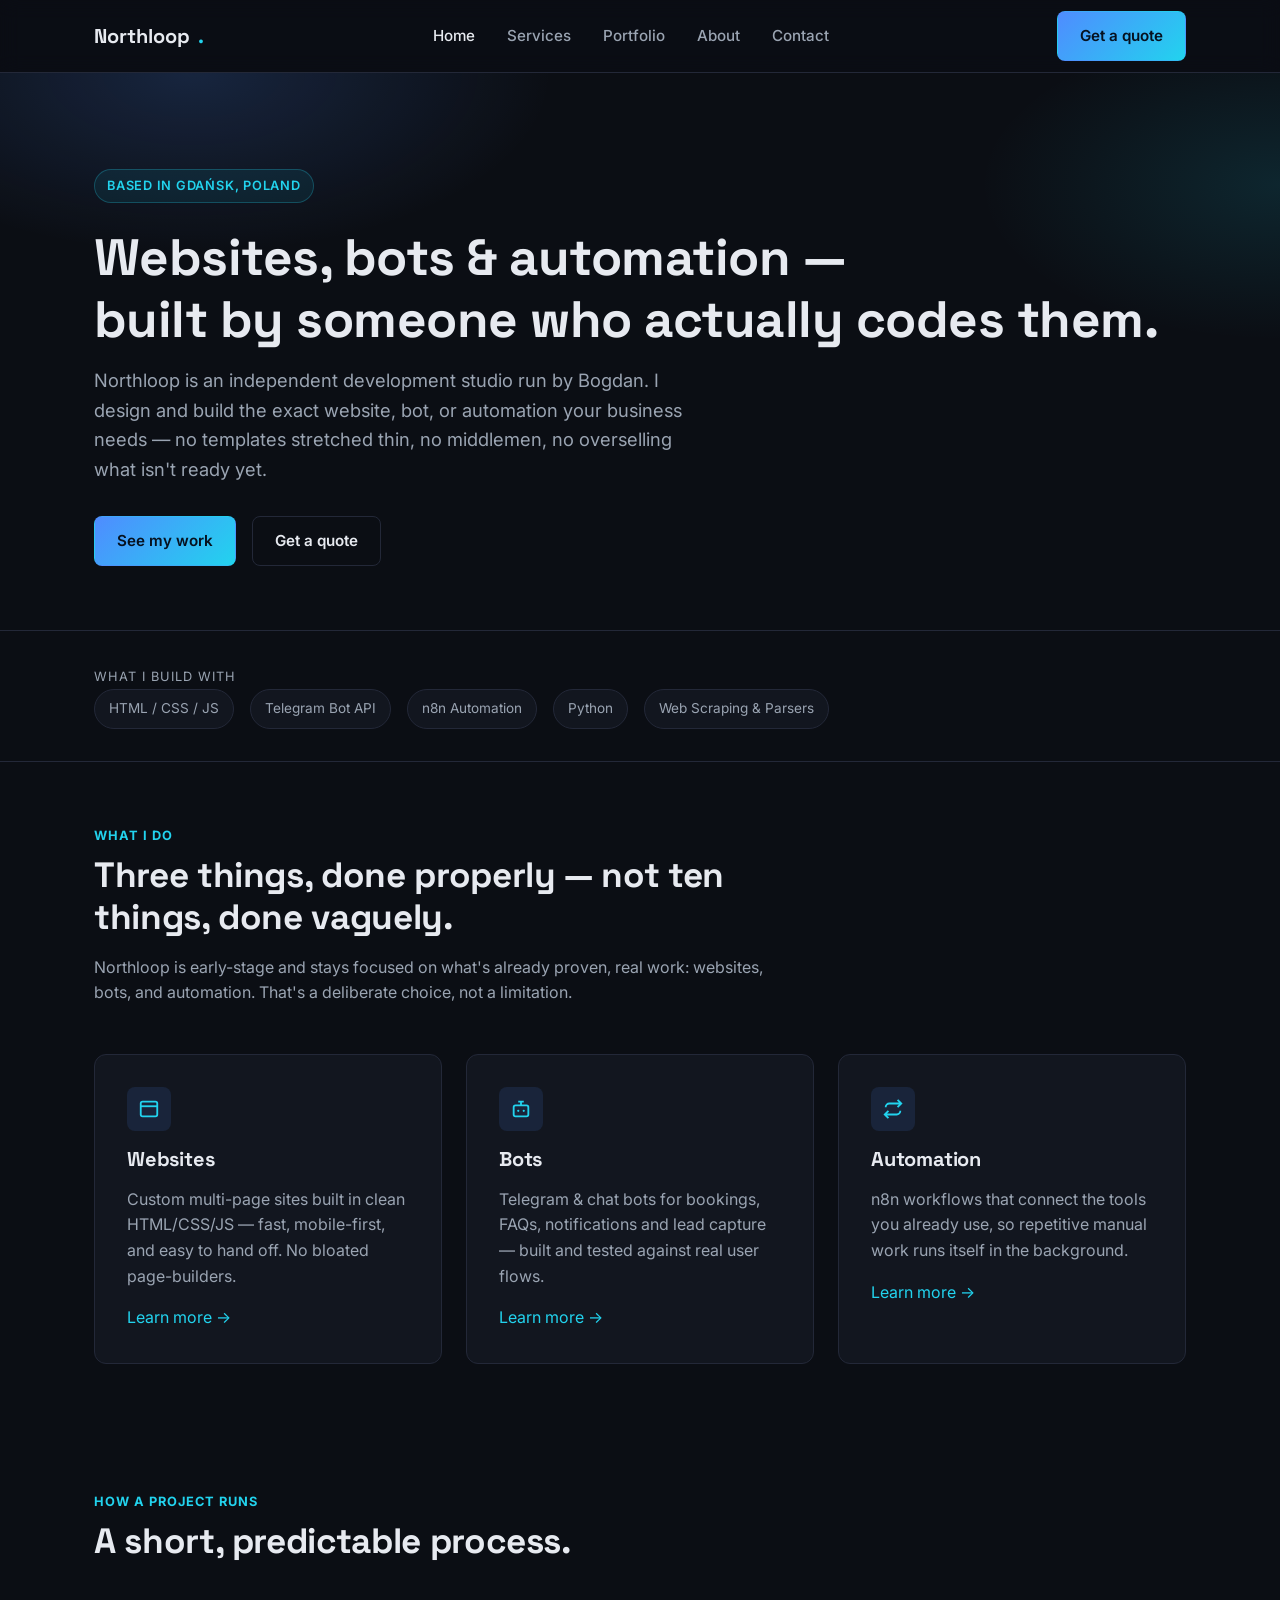
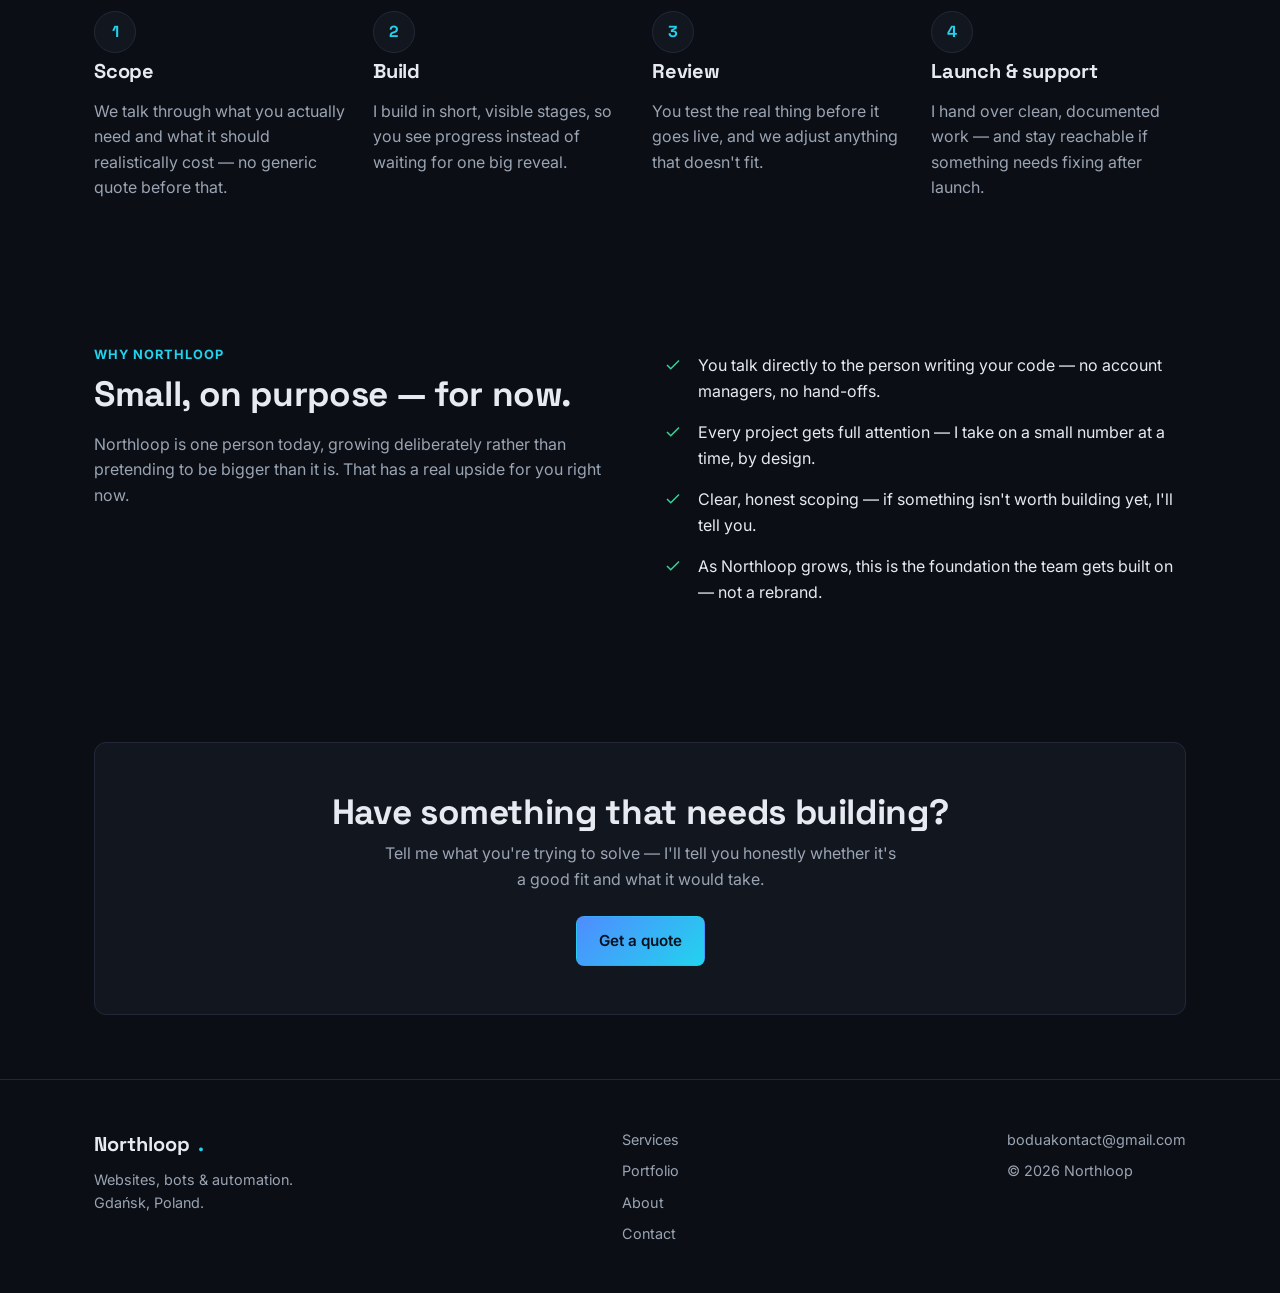
==== index.html @ 8e1c88f4 "Initial version of Northloop studio website" ====
<!DOCTYPE html>
<html lang="en">
<head>
  <meta charset="UTF-8">
  <meta name="viewport" content="width=device-width, initial-scale=1.0">
  <title>Northloop — Websites, Bots &amp; Automation</title>
  <meta name="description" content="Northloop builds custom websites, Telegram bots, and workflow automation for small businesses — built and delivered personally by Bogdan, a Gdańsk-based developer.">
  <link rel="icon" type="image/svg+xml" href="img/favicon.svg">
  <link rel="preconnect" href="https://fonts.googleapis.com">
  <link href="https://fonts.googleapis.com/css2?family=Space+Grotesk:wght@500;700&family=Inter:wght@400;500;600;700&display=swap" rel="stylesheet">
  <link rel="stylesheet" href="css/style.css">
</head>
<body>

  <header class="site-header">
    <div class="container nav-row">
      <a href="index.html" class="brand">Northloop<span class="dot">.</span></a>
      <nav class="main-nav" aria-label="Primary">
        <a href="index.html" aria-current="page">Home</a>
        <a href="services.html">Services</a>
        <a href="portfolio.html">Portfolio</a>
        <a href="about.html">About</a>
        <a href="contact.html">Contact</a>
      </nav>
      <a href="contact.html" class="btn btn-primary nav-cta">Get a quote</a>
      <button class="nav-toggle" aria-label="Toggle menu" aria-expanded="false">
        <svg width="20" height="20" viewBox="0 0 24 24" fill="none" stroke="currentColor" stroke-width="2" stroke-linecap="round"><line x1="3" y1="6" x2="21" y2="6"/><line x1="3" y1="12" x2="21" y2="12"/><line x1="3" y1="18" x2="21" y2="18"/></svg>
      </button>
    </div>
    <div class="mobile-menu container">
      <a href="index.html">Home</a>
      <a href="services.html">Services</a>
      <a href="portfolio.html">Portfolio</a>
      <a href="about.html">About</a>
      <a href="contact.html">Contact</a>
    </div>
  </header>

  <main>

    <!-- Hero -->
    <section class="hero">
      <div class="container">
        <span class="eyebrow">Based in Gdańsk, Poland</span>
        <h1>Websites, bots &amp; automation —<br>built by someone who actually codes them.</h1>
        <p class="hero-lede">Northloop is an independent development studio run by Bogdan. I design and build the exact website, bot, or automation your business needs — no templates stretched thin, no middlemen, no overselling what isn't ready yet.</p>
        <div class="hero-actions">
          <a href="portfolio.html" class="btn btn-primary">See my work</a>
          <a href="contact.html" class="btn btn-secondary">Get a quote</a>
        </div>
      </div>
    </section>

    <!-- Stack strip -->
    <section class="stack-strip">
      <div class="container">
        <span class="label">What I build with</span>
        <div class="stack-grid">
          <span class="stack-chip">HTML / CSS / JS</span>
          <span class="stack-chip">Telegram Bot API</span>
          <span class="stack-chip">n8n Automation</span>
          <span class="stack-chip">Python</span>
          <span class="stack-chip">Web Scraping &amp; Parsers</span>
        </div>
      </div>
    </section>

    <!-- Services preview -->
    <section>
      <div class="container">
        <div class="section-head">
          <span class="kicker">What I do</span>
          <h2>Three things, done properly — not ten things, done vaguely.</h2>
          <p>Northloop is early-stage and stays focused on what's already proven, real work: websites, bots, and automation. That's a deliberate choice, not a limitation.</p>
        </div>

        <div class="grid cols-3">
          <div class="card">
            <div class="card-icon">
              <svg width="22" height="22" viewBox="0 0 24 24" fill="none" stroke="currentColor" stroke-width="2"><rect x="3" y="4" width="18" height="16" rx="2"/><line x1="3" y1="9" x2="21" y2="9"/></svg>
            </div>
            <h3>Websites</h3>
            <p>Custom multi-page sites built in clean HTML/CSS/JS — fast, mobile-first, and easy to hand off. No bloated page-builders.</p>
            <a href="services.html#websites">Learn more →</a>
          </div>
          <div class="card">
            <div class="card-icon">
              <svg width="22" height="22" viewBox="0 0 24 24" fill="none" stroke="currentColor" stroke-width="2"><rect x="4" y="8" width="16" height="12" rx="2"/><circle cx="9" cy="14" r="1.2" fill="currentColor" stroke="none"/><circle cx="15" cy="14" r="1.2" fill="currentColor" stroke="none"/><path d="M12 8V4M9 4h6"/></svg>
            </div>
            <h3>Bots</h3>
            <p>Telegram &amp; chat bots for bookings, FAQs, notifications and lead capture — built and tested against real user flows.</p>
            <a href="services.html#bots">Learn more →</a>
          </div>
          <div class="card">
            <div class="card-icon">
              <svg width="22" height="22" viewBox="0 0 24 24" fill="none" stroke="currentColor" stroke-width="2"><path d="M17 2l4 4-4 4M7 22l-4-4 4-4M21 6H8a4 4 0 0 0-4 4M3 18h13a4 4 0 0 0 4-4"/></svg>
            </div>
            <h3>Automation</h3>
            <p>n8n workflows that connect the tools you already use, so repetitive manual work runs itself in the background.</p>
            <a href="services.html#automation">Learn more →</a>
          </div>
        </div>
      </div>
    </section>

    <!-- Process -->
    <section>
      <div class="container">
        <div class="section-head">
          <span class="kicker">How a project runs</span>
          <h2>A short, predictable process.</h2>
        </div>
        <div class="steps">
          <div class="step">
            <h3>Scope</h3>
            <p>We talk through what you actually need and what it should realistically cost — no generic quote before that.</p>
          </div>
          <div class="step">
            <h3>Build</h3>
            <p>I build in short, visible stages, so you see progress instead of waiting for one big reveal.</p>
          </div>
          <div class="step">
            <h3>Review</h3>
            <p>You test the real thing before it goes live, and we adjust anything that doesn't fit.</p>
          </div>
          <div class="step">
            <h3>Launch &amp; support</h3>
            <p>I hand over clean, documented work — and stay reachable if something needs fixing after launch.</p>
          </div>
        </div>
      </div>
    </section>

    <!-- Why work with me -->
    <section>
      <div class="container split">
        <div>
          <span class="kicker">Why Northloop</span>
          <h2>Small, on purpose — for now.</h2>
          <p>Northloop is one person today, growing deliberately rather than pretending to be bigger than it is. That has a real upside for you right now.</p>
        </div>
        <ul class="list-check">
          <li>
            <svg width="18" height="18" viewBox="0 0 24 24" fill="none" stroke="currentColor" stroke-width="2"><path d="M20 6L9 17l-5-5"/></svg>
            <span>You talk directly to the person writing your code — no account managers, no hand-offs.</span>
          </li>
          <li>
            <svg width="18" height="18" viewBox="0 0 24 24" fill="none" stroke="currentColor" stroke-width="2"><path d="M20 6L9 17l-5-5"/></svg>
            <span>Every project gets full attention — I take on a small number at a time, by design.</span>
          </li>
          <li>
            <svg width="18" height="18" viewBox="0 0 24 24" fill="none" stroke="currentColor" stroke-width="2"><path d="M20 6L9 17l-5-5"/></svg>
            <span>Clear, honest scoping — if something isn't worth building yet, I'll tell you.</span>
          </li>
          <li>
            <svg width="18" height="18" viewBox="0 0 24 24" fill="none" stroke="currentColor" stroke-width="2"><path d="M20 6L9 17l-5-5"/></svg>
            <span>As Northloop grows, this is the foundation the team gets built on — not a rebrand.</span>
          </li>
        </ul>
      </div>
    </section>

    <!-- CTA -->
    <section>
      <div class="container">
        <div class="cta-band">
          <h2>Have something that needs building?</h2>
          <p>Tell me what you're trying to solve — I'll tell you honestly whether it's a good fit and what it would take.</p>
          <div class="hero-actions" style="justify-content:center; margin-top: var(--space-4);">
            <a href="contact.html" class="btn btn-primary">Get a quote</a>
          </div>
        </div>
      </div>
    </section>

  </main>

  <footer class="site-footer">
    <div class="container footer-row">
      <div>
        <div class="brand" style="margin-bottom: 8px;">Northloop<span class="dot">.</span></div>
        <p style="margin:0;">Websites, bots &amp; automation.<br>Gdańsk, Poland.</p>
      </div>
      <nav aria-label="Footer">
        <p style="margin:0 0 8px;"><a href="services.html">Services</a></p>
        <p style="margin:0 0 8px;"><a href="portfolio.html">Portfolio</a></p>
        <p style="margin:0 0 8px;"><a href="about.html">About</a></p>
        <p style="margin:0;"><a href="contact.html">Contact</a></p>
      </nav>
      <div>
        <p style="margin:0;">
          <a href="mailto:boduakontact@gmail.com">boduakontact@gmail.com</a>
        </p>
        <p style="margin:8px 0 0;">© <span data-year></span> Northloop</p>
      </div>
    </div>
  </footer>

  <script src="js/main.js"></script>
</body>
</html>
---- css/style.css ----
/* ==========================================================================
   Northloop — design tokens & base styles
   Dark, tech-forward, minimal. Mobile-first. WCAG AA contrast targets.
   ========================================================================== */

:root {
  /* Color tokens */
  --bg: #0b0e14;
  --bg-elevated: #12161f;
  --bg-elevated-2: #171c28;
  --border: #232838;
  --text: #e7eaf0;
  --text-muted: #9aa4b2;
  --accent: #4f8cff;
  --accent-2: #22d3ee;
  --accent-contrast: #06111f;
  --success: #34d399;
  --warning: #f5b942;

  /* Typography */
  --font-heading: "Space Grotesk", "Segoe UI", system-ui, sans-serif;
  --font-body: "Inter", "Segoe UI", system-ui, sans-serif;
  --fs-base: 16px;
  --lh-base: 1.6;

  /* Spacing scale (standard density) */
  --space-1: 4px;
  --space-2: 8px;
  --space-3: 16px;
  --space-4: 24px;
  --space-5: 32px;
  --space-6: 48px;
  --space-7: 64px;
  --space-8: 96px;

  /* Layout */
  --content-max: 1140px;
  --radius: 12px;
  --radius-sm: 8px;

  /* Motion */
  --ease: cubic-bezier(0.2, 0.8, 0.2, 1);
  --dur: 200ms;
}

@media (prefers-reduced-motion: reduce) {
  * { animation-duration: 0.001ms !important; animation-iteration-count: 1 !important; transition-duration: 0.001ms !important; }
}

* { box-sizing: border-box; }
html { scroll-behavior: smooth; }

body {
  margin: 0;
  background: var(--bg);
  color: var(--text);
  font-family: var(--font-body);
  font-size: var(--fs-base);
  line-height: var(--lh-base);
  -webkit-font-smoothing: antialiased;
}

img, svg { max-width: 100%; display: block; }

h1, h2, h3, h4 {
  font-family: var(--font-heading);
  line-height: 1.2;
  margin: 0 0 var(--space-3);
  letter-spacing: -0.01em;
}

h1 { font-size: clamp(2rem, 5vw, 3.2rem); }
h2 { font-size: clamp(1.5rem, 3.2vw, 2.2rem); }
h3 { font-size: 1.25rem; }

p { margin: 0 0 var(--space-3); color: var(--text-muted); }

a {
  color: var(--accent-2);
  text-decoration: none;
  transition: color var(--dur) var(--ease);
}
a:hover, a:focus-visible { color: var(--accent); }

a:focus-visible,
button:focus-visible,
input:focus-visible,
textarea:focus-visible {
  outline: 2px solid var(--accent-2);
  outline-offset: 2px;
  border-radius: var(--radius-sm);
}

.container {
  width: 100%;
  max-width: var(--content-max);
  margin: 0 auto;
  padding: 0 var(--space-4);
}

section { padding: var(--space-7) 0; }

/* ---------- Buttons ---------- */
.btn {
  display: inline-flex;
  align-items: center;
  justify-content: center;
  gap: var(--space-2);
  min-height: 44px;
  padding: 12px 22px;
  border-radius: var(--radius-sm);
  font-family: var(--font-body);
  font-weight: 600;
  font-size: 0.95rem;
  border: 1px solid transparent;
  cursor: pointer;
  transition: transform var(--dur) var(--ease), background var(--dur) var(--ease), border-color var(--dur) var(--ease);
}
.btn:active { transform: translateY(1px); }

.btn-primary {
  background: linear-gradient(135deg, var(--accent), var(--accent-2));
  color: var(--accent-contrast);
}
.btn-primary:hover { filter: brightness(1.08); }

.btn-secondary {
  background: transparent;
  color: var(--text);
  border-color: var(--border);
}
.btn-secondary:hover { border-color: var(--accent-2); color: var(--accent-2); }

/* ---------- Header / nav ---------- */
header.site-header {
  position: sticky;
  top: 0;
  z-index: 50;
  background: rgba(11, 14, 20, 0.85);
  backdrop-filter: blur(10px);
  border-bottom: 1px solid var(--border);
}

.nav-row {
  display: flex;
  align-items: center;
  justify-content: space-between;
  min-height: 72px;
}

.brand {
  font-family: var(--font-heading);
  font-weight: 700;
  font-size: 1.25rem;
  color: var(--text);
  display: flex;
  align-items: center;
  gap: var(--space-2);
}
.brand:hover { color: var(--text); }
.brand .dot { color: var(--accent-2); }

nav.main-nav {
  display: none;
  gap: var(--space-5);
}

nav.main-nav a {
  color: var(--text-muted);
  font-weight: 500;
  font-size: 0.95rem;
  padding: var(--space-2) 0;
}
nav.main-nav a:hover,
nav.main-nav a[aria-current="page"] { color: var(--text); }

.nav-cta { display: none; }

.nav-toggle {
  display: inline-flex;
  align-items: center;
  justify-content: center;
  width: 44px;
  height: 44px;
  background: transparent;
  border: 1px solid var(--border);
  border-radius: var(--radius-sm);
  color: var(--text);
}

.mobile-menu {
  display: none;
  border-top: 1px solid var(--border);
  padding: var(--space-3) 0 var(--space-4);
}
.mobile-menu.open { display: block; }
.mobile-menu a {
  display: block;
  padding: var(--space-3) 0;
  color: var(--text);
  font-weight: 500;
  border-bottom: 1px solid var(--border);
}
.mobile-menu a:last-child { border-bottom: none; }

@media (min-width: 860px) {
  nav.main-nav { display: flex; }
  .nav-cta { display: inline-flex; }
  .nav-toggle { display: none; }
  .mobile-menu { display: none !important; }
}

/* ---------- Hero ---------- */
.hero {
  padding: var(--space-8) 0 var(--space-7);
  background:
    radial-gradient(600px 300px at 15% 0%, rgba(79, 140, 255, 0.18), transparent 60%),
    radial-gradient(500px 260px at 100% 20%, rgba(34, 211, 238, 0.12), transparent 60%);
}

.eyebrow {
  display: inline-flex;
  align-items: center;
  gap: var(--space-2);
  font-size: 0.8rem;
  font-weight: 600;
  letter-spacing: 0.06em;
  text-transform: uppercase;
  color: var(--accent-2);
  background: rgba(34, 211, 238, 0.08);
  border: 1px solid rgba(34, 211, 238, 0.25);
  padding: 6px 12px;
  border-radius: 999px;
  margin-bottom: var(--space-4);
}

.hero-lede {
  font-size: 1.15rem;
  max-width: 620px;
}

.hero-actions {
  display: flex;
  flex-wrap: wrap;
  gap: var(--space-3);
  margin-top: var(--space-5);
}

/* ---------- Stack strip ---------- */
.stack-strip {
  padding: var(--space-5) 0;
  border-top: 1px solid var(--border);
  border-bottom: 1px solid var(--border);
}
.stack-strip .label {
  font-size: 0.8rem;
  text-transform: uppercase;
  letter-spacing: 0.08em;
  color: var(--text-muted);
  margin-bottom: var(--space-3);
}
.stack-grid {
  display: flex;
  flex-wrap: wrap;
  gap: var(--space-3);
}
.stack-chip {
  display: inline-flex;
  align-items: center;
  gap: var(--space-2);
  padding: 8px 14px;
  border: 1px solid var(--border);
  border-radius: 999px;
  font-size: 0.85rem;
  color: var(--text-muted);
  background: var(--bg-elevated);
}

/* ---------- Cards / grid ---------- */
.grid {
  display: grid;
  gap: var(--space-4);
  grid-template-columns: 1fr;
}
@media (min-width: 700px) {
  .grid.cols-3 { grid-template-columns: repeat(3, 1fr); }
  .grid.cols-2 { grid-template-columns: repeat(2, 1fr); }
}

.card {
  background: var(--bg-elevated);
  border: 1px solid var(--border);
  border-radius: var(--radius);
  padding: var(--space-5);
  transition: border-color var(--dur) var(--ease), transform var(--dur) var(--ease);
}
.card:hover { border-color: rgba(79, 140, 255, 0.4); transform: translateY(-2px); }

.card-icon {
  width: 44px;
  height: 44px;
  border-radius: var(--radius-sm);
  background: rgba(79, 140, 255, 0.12);
  color: var(--accent-2);
  display: flex;
  align-items: center;
  justify-content: center;
  margin-bottom: var(--space-3);
}

.tag {
  display: inline-block;
  font-size: 0.72rem;
  font-weight: 700;
  letter-spacing: 0.04em;
  text-transform: uppercase;
  padding: 4px 10px;
  border-radius: 999px;
  background: rgba(52, 211, 153, 0.12);
  color: var(--success);
  border: 1px solid rgba(52, 211, 153, 0.3);
}
.tag.tag-demo {
  background: rgba(245, 185, 66, 0.12);
  color: var(--warning);
  border-color: rgba(245, 185, 66, 0.3);
}
.tag.tag-muted {
  background: rgba(154, 164, 178, 0.1);
  color: var(--text-muted);
  border-color: var(--border);
}

/* ---------- Process steps ---------- */
.steps {
  display: grid;
  gap: var(--space-4);
  grid-template-columns: 1fr;
  counter-reset: step;
}
@media (min-width: 700px) { .steps { grid-template-columns: repeat(4, 1fr); } }
.step {
  position: relative;
  padding-top: var(--space-6);
}
.step::before {
  counter-increment: step;
  content: counter(step);
  position: absolute;
  top: 0;
  left: 0;
  width: 40px;
  height: 40px;
  border-radius: 50%;
  border: 1px solid var(--border);
  background: var(--bg-elevated);
  color: var(--accent-2);
  font-family: var(--font-heading);
  font-weight: 700;
  display: flex;
  align-items: center;
  justify-content: center;
}

/* ---------- Portfolio mock frame (placeholder visuals, no fake screenshots) --- */
.mock-frame {
  border-radius: var(--radius);
  overflow: hidden;
  border: 1px solid var(--border);
  background: var(--bg-elevated-2);
  margin-bottom: var(--space-4);
}
.mock-bar {
  display: flex;
  gap: 6px;
  padding: 10px 12px;
  border-bottom: 1px solid var(--border);
}
.mock-bar span {
  width: 10px; height: 10px; border-radius: 50%;
  background: var(--border);
}
.mock-body {
  padding: var(--space-5);
  min-height: 140px;
  display: flex;
  align-items: center;
  justify-content: center;
}
.mock-body svg { width: 100%; height: 100px; }

/* ---------- Section helpers ---------- */
.section-head {
  max-width: 680px;
  margin-bottom: var(--space-6);
}
.kicker {
  color: var(--accent-2);
  font-weight: 700;
  font-size: 0.8rem;
  letter-spacing: 0.08em;
  text-transform: uppercase;
  margin-bottom: var(--space-2);
  display: block;
}

.split {
  display: grid;
  gap: var(--space-6);
  grid-template-columns: 1fr;
  align-items: start;
}
@media (min-width: 860px) { .split { grid-template-columns: 1fr 1fr; } }

.list-check { list-style: none; padding: 0; margin: 0; }
.list-check li {
  display: flex;
  gap: var(--space-3);
  align-items: flex-start;
  padding: var(--space-2) 0;
  color: var(--text);
}
.list-check li svg { flex-shrink: 0; color: var(--success); margin-top: 3px; }

/* ---------- Footer ---------- */
footer.site-footer {
  border-top: 1px solid var(--border);
  padding: var(--space-6) 0;
  color: var(--text-muted);
  font-size: 0.9rem;
}
.footer-row {
  display: flex;
  flex-wrap: wrap;
  justify-content: space-between;
  gap: var(--space-4);
}
footer.site-footer a { color: var(--text-muted); }
footer.site-footer a:hover { color: var(--accent-2); }

/* ---------- Forms ---------- */
.field { margin-bottom: var(--space-4); }
label {
  display: block;
  font-weight: 600;
  font-size: 0.9rem;
  margin-bottom: var(--space-2);
  color: var(--text);
}
input, textarea, select {
  width: 100%;
  min-height: 44px;
  padding: 10px 14px;
  background: var(--bg-elevated);
  border: 1px solid var(--border);
  border-radius: var(--radius-sm);
  color: var(--text);
  font-family: var(--font-body);
  font-size: 1rem;
}
textarea { min-height: 140px; resize: vertical; }
input::placeholder, textarea::placeholder { color: var(--text-muted); opacity: 0.8; }
.hint { font-size: 0.85rem; margin-top: var(--space-2); color: var(--text-muted); }
.form-note {
  border: 1px dashed var(--border);
  border-radius: var(--radius-sm);
  padding: var(--space-3);
  font-size: 0.85rem;
  color: var(--text-muted);
  margin-top: var(--space-4);
}

/* ---------- Page hero (secondary pages) ---------- */
.page-hero { padding: var(--space-7) 0 var(--space-5); }
.page-hero p { max-width: 640px; }

.cta-band {
  background: var(--bg-elevated);
  border: 1px solid var(--border);
  border-radius: var(--radius);
  padding: var(--space-6);
  text-align: center;
}
.cta-band h2 { margin-bottom: var(--space-2); }
.cta-band p { max-width: 520px; margin-inline: auto; }
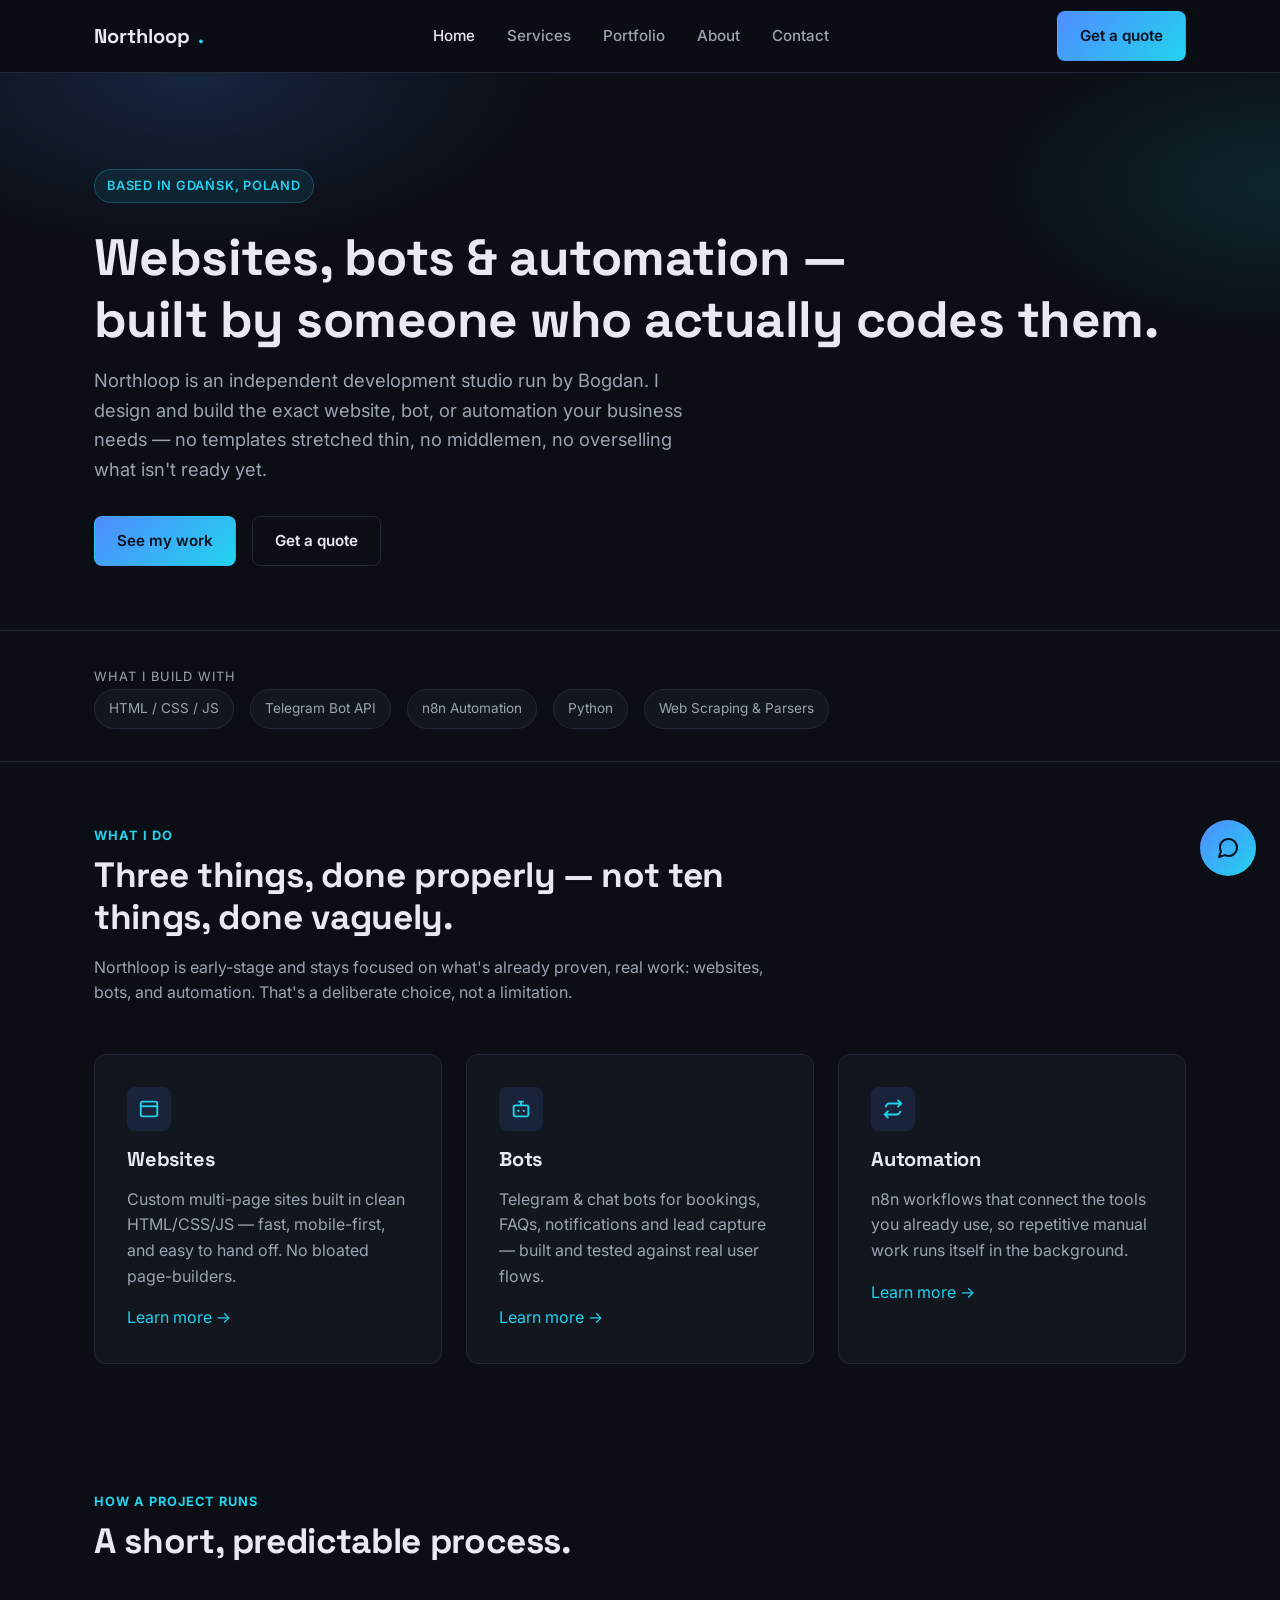
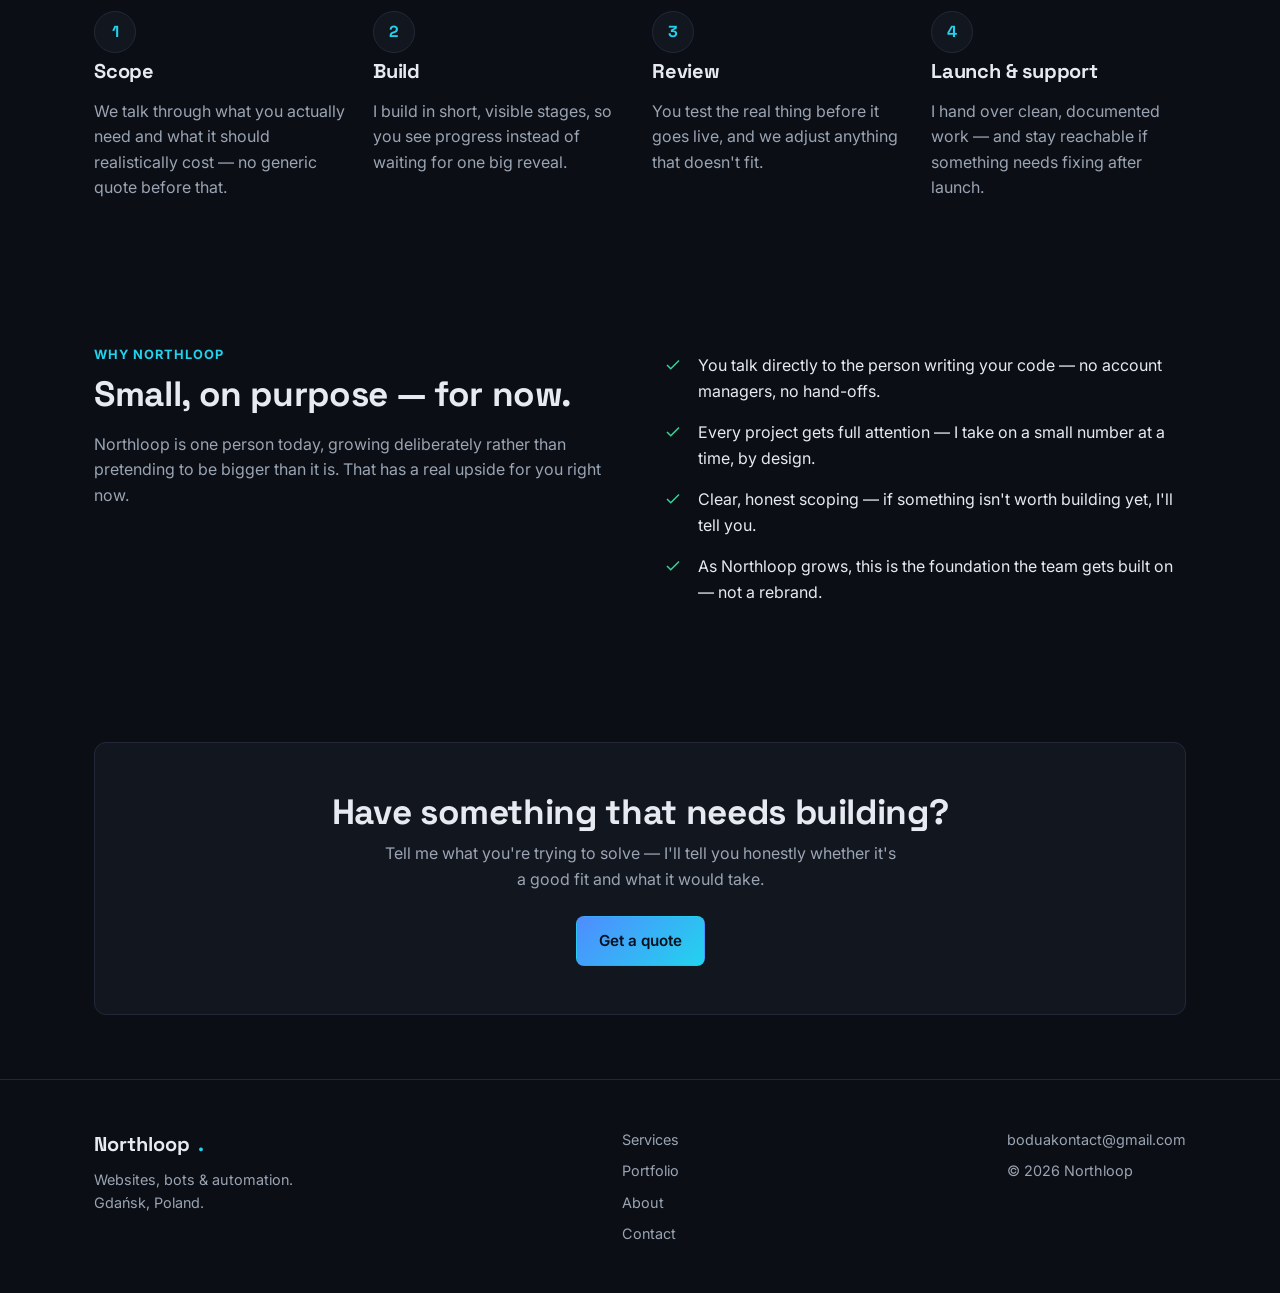
==== commit a5252e26: "Add demo chat widget UI to all pages Floating chat button + panel with mock canned replies. Interfac" ====
--- a/index.html
+++ b/index.html
@@ -196,6 +196,42 @@
     </div>
   </footer>
 
+  <!-- Chat widget (demo — interface only, not wired to a live bot yet) -->
+  <div class="chat-widget" id="chatWidget">
+    <button class="chat-toggle" id="chatToggle" type="button" aria-expanded="false" aria-controls="chatPanel" aria-label="Open chat">
+      <svg class="icon-chat" width="24" height="24" viewBox="0 0 24 24" fill="none" stroke="currentColor" stroke-width="2" stroke-linecap="round" stroke-linejoin="round"><path d="M21 11.5a8.38 8.38 0 0 1-.9 3.8 8.5 8.5 0 0 1-7.6 4.7 8.38 8.38 0 0 1-3.8-.9L3 21l1.9-5.7a8.38 8.38 0 0 1-.9-3.8 8.5 8.5 0 0 1 4.7-7.6 8.38 8.38 0 0 1 3.8-.9h.5a8.48 8.48 0 0 1 8 8v.5z"/></svg>
+      <svg class="icon-close" width="22" height="22" viewBox="0 0 24 24" fill="none" stroke="currentColor" stroke-width="2" stroke-linecap="round" stroke-linejoin="round"><line x1="18" y1="6" x2="6" y2="18"/><line x1="6" y1="6" x2="18" y2="18"/></svg>
+    </button>
+
+    <div class="chat-panel" id="chatPanel" role="dialog" aria-label="Northloop chat" aria-hidden="true">
+      <div class="chat-header">
+        <div class="chat-header-info">
+          <span class="chat-avatar">N</span>
+          <div>
+            <p class="chat-title">Northloop Bot</p>
+            <span class="tag tag-demo">Demo</span>
+          </div>
+        </div>
+        <button class="chat-close" id="chatClose" type="button" aria-label="Close chat">
+          <svg width="18" height="18" viewBox="0 0 24 24" fill="none" stroke="currentColor" stroke-width="2" stroke-linecap="round" stroke-linejoin="round"><line x1="18" y1="6" x2="6" y2="18"/><line x1="6" y1="6" x2="18" y2="18"/></svg>
+        </button>
+      </div>
+
+      <div class="chat-messages" id="chatMessages" aria-live="polite">
+        <div class="chat-msg chat-msg-bot">Hi 👋 This is a preview of a chatbot Northloop could build for your site.</div>
+        <div class="chat-msg chat-msg-bot">Try typing something — replies here are pre-written for now, but a real version would connect to your bookings, FAQs, or CRM.</div>
+      </div>
+
+      <form class="chat-input-row" id="chatForm">
+        <input type="text" id="chatInput" placeholder="Type a message…" autocomplete="off" aria-label="Message">
+        <button type="submit" class="chat-send" aria-label="Send message">
+          <svg width="18" height="18" viewBox="0 0 24 24" fill="none" stroke="currentColor" stroke-width="2" stroke-linecap="round" stroke-linejoin="round"><line x1="22" y1="2" x2="11" y2="13"/><polygon points="22 2 15 22 11 13 2 9 22 2"/></svg>
+        </button>
+      </form>
+      <p class="chat-note">Demo interface — not connected to a live bot yet.</p>
+    </div>
+  </div>
+
   <script src="js/main.js"></script>
 </body>
 </html>
--- a/css/style.css
+++ b/css/style.css
@@ -483,3 +483,157 @@
 }
 .cta-band h2 { margin-bottom: var(--space-2); }
 .cta-band p { max-width: 520px; margin-inline: auto; }
+
+/* ---------- Chat widget (demo) ---------- */
+.chat-widget {
+  position: fixed;
+  right: var(--space-4);
+  bottom: var(--space-4);
+  z-index: 90;
+}
+
+.chat-toggle {
+  width: 56px;
+  height: 56px;
+  border-radius: 50%;
+  border: none;
+  cursor: pointer;
+  display: flex;
+  align-items: center;
+  justify-content: center;
+  background: linear-gradient(135deg, var(--accent), var(--accent-2));
+  color: var(--accent-contrast);
+  transition: transform var(--dur) var(--ease), filter var(--dur) var(--ease);
+}
+.chat-toggle:hover { filter: brightness(1.08); transform: translateY(-2px); }
+.chat-toggle:active { transform: translateY(0); }
+.chat-toggle .icon-close { display: none; }
+.chat-widget.open .chat-toggle .icon-chat { display: none; }
+.chat-widget.open .chat-toggle .icon-close { display: block; }
+
+.chat-panel {
+  position: absolute;
+  right: 0;
+  bottom: calc(56px + var(--space-3));
+  width: min(340px, calc(100vw - 32px));
+  max-height: min(480px, calc(100vh - 140px));
+  display: flex;
+  flex-direction: column;
+  background: var(--bg-elevated-2);
+  border: 1px solid var(--border);
+  border-radius: var(--radius);
+  overflow: hidden;
+  opacity: 0;
+  transform: translateY(12px) scale(0.98);
+  pointer-events: none;
+  transition: opacity var(--dur) var(--ease), transform var(--dur) var(--ease);
+}
+.chat-widget.open .chat-panel {
+  opacity: 1;
+  transform: translateY(0) scale(1);
+  pointer-events: auto;
+}
+
+.chat-header {
+  display: flex;
+  align-items: center;
+  justify-content: space-between;
+  padding: var(--space-3) var(--space-4);
+  border-bottom: 1px solid var(--border);
+  flex-shrink: 0;
+}
+.chat-header-info { display: flex; align-items: center; gap: var(--space-3); }
+.chat-avatar {
+  width: 36px;
+  height: 36px;
+  border-radius: 50%;
+  background: rgba(79, 140, 255, 0.15);
+  color: var(--accent-2);
+  display: flex;
+  align-items: center;
+  justify-content: center;
+  font-family: var(--font-heading);
+  font-weight: 700;
+  flex-shrink: 0;
+}
+.chat-title { margin: 0; font-weight: 600; font-size: 0.95rem; }
+.chat-header-info .tag { margin-top: 4px; }
+.chat-close {
+  background: none;
+  border: none;
+  color: var(--text-muted);
+  cursor: pointer;
+  display: flex;
+  align-items: center;
+  justify-content: center;
+  width: 32px;
+  height: 32px;
+  border-radius: var(--radius-sm);
+  transition: background var(--dur) var(--ease), color var(--dur) var(--ease);
+  flex-shrink: 0;
+}
+.chat-close:hover { background: var(--bg-elevated); color: var(--text); }
+
+.chat-messages {
+  flex: 1;
+  overflow-y: auto;
+  padding: var(--space-4);
+  display: flex;
+  flex-direction: column;
+  gap: var(--space-3);
+}
+.chat-msg {
+  max-width: 85%;
+  padding: 10px 14px;
+  border-radius: var(--radius-sm);
+  font-size: 0.9rem;
+  line-height: 1.5;
+}
+.chat-msg-bot {
+  align-self: flex-start;
+  background: var(--bg-elevated);
+  border: 1px solid var(--border);
+  color: var(--text);
+}
+.chat-msg-user {
+  align-self: flex-end;
+  background: linear-gradient(135deg, var(--accent), var(--accent-2));
+  color: var(--accent-contrast);
+}
+
+.chat-input-row {
+  display: flex;
+  gap: var(--space-2);
+  padding: var(--space-3);
+  border-top: 1px solid var(--border);
+  flex-shrink: 0;
+}
+.chat-input-row input { min-height: 40px; font-size: 0.9rem; }
+.chat-send {
+  width: 40px;
+  height: 40px;
+  flex-shrink: 0;
+  border-radius: var(--radius-sm);
+  border: none;
+  cursor: pointer;
+  display: flex;
+  align-items: center;
+  justify-content: center;
+  background: linear-gradient(135deg, var(--accent), var(--accent-2));
+  color: var(--accent-contrast);
+  transition: filter var(--dur) var(--ease);
+}
+.chat-send:hover { filter: brightness(1.08); }
+
+.chat-note {
+  margin: 0;
+  padding: var(--space-2) var(--space-4) var(--space-3);
+  font-size: 0.72rem;
+  color: var(--text-muted);
+  text-align: center;
+  flex-shrink: 0;
+}
+
+@media (max-width: 480px) {
+  .chat-panel { width: calc(100vw - 24px); right: -6px; }
+}
